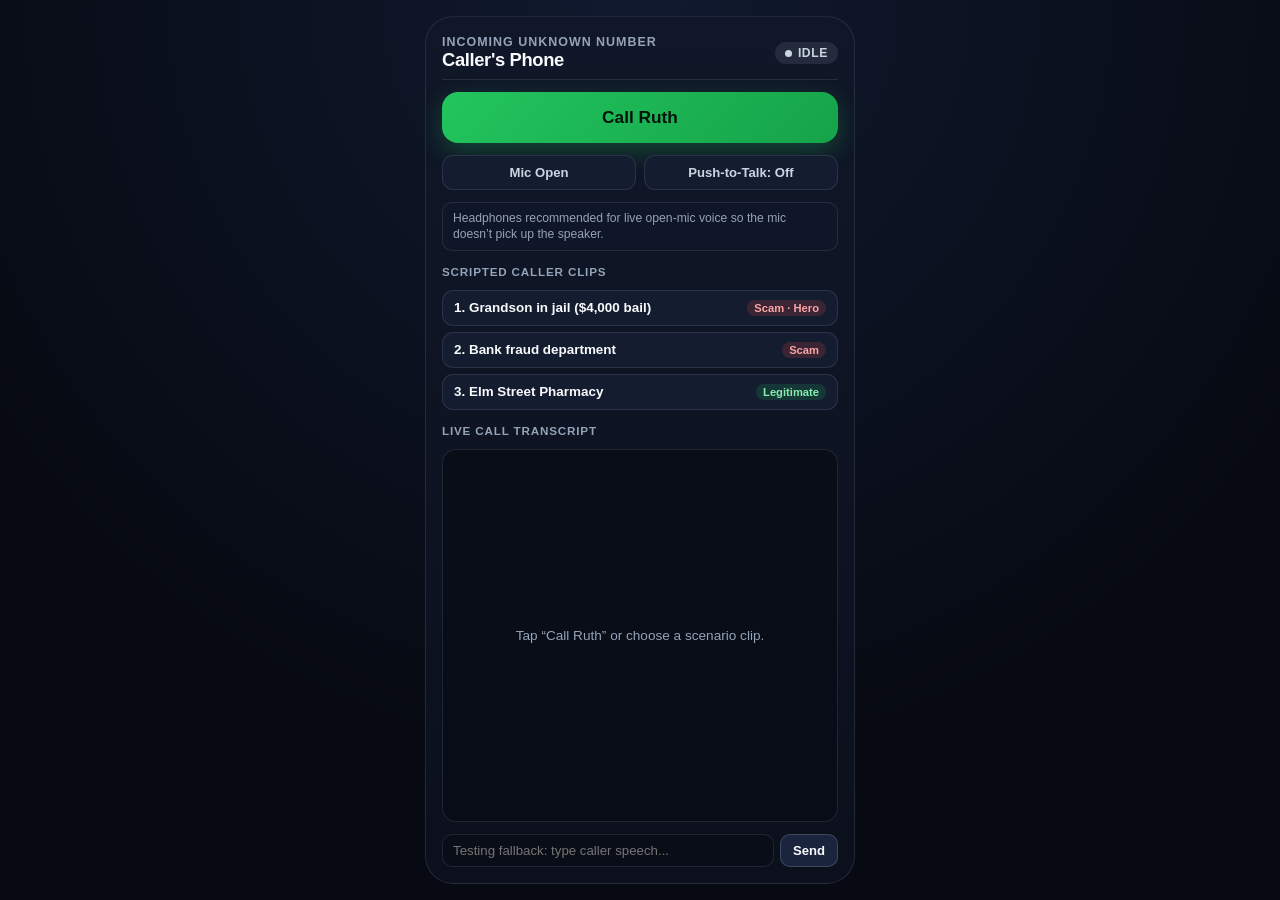
==== static/caller.html @ a48d2eee "M1: rooms, hub, state machine, all pages wired in mock mode, unit tests green" ====
<!DOCTYPE html>
<html lang="en">
<head>
  <meta charset="UTF-8" />
  <meta name="viewport" content="width=device-width, initial-scale=1.0" />
  <title>Caller · Vouch</title>
  <link rel="stylesheet" href="/static/css/styles.css" />
</head>
<body class="phone-body" id="bodyRoot">
  <main class="phone-app">
    <header class="phone-topbar">
      <div>
        <div class="phone-role">Incoming Unknown Number</div>
        <div class="phone-owner">Caller's Phone</div>
      </div>
      <div class="state-pill" id="statePill" data-testid="caller-state">
        <span class="dot"></span>
        <span id="stateText">idle</span>
      </div>
    </header>

    <button class="call-btn start" id="callBtn" data-testid="call-ruth-btn">
      <span id="callBtnLabel">Call Ruth</span>
    </button>

    <div class="controls-row">
      <button class="btn-secondary" id="muteBtn" data-testid="mute-btn">Mic Open</button>
      <button class="btn-secondary" id="pttToggleBtn" data-testid="ptt-toggle-btn">Push-to-Talk: Off</button>
      <button class="btn-secondary hidden" id="pttHoldBtn" data-testid="ptt-hold-btn">Hold to Speak</button>
    </div>

    <div class="hint-banner">
      Headphones recommended for live open-mic voice so the mic doesn&rsquo;t pick up the speaker.
    </div>

    <div class="section-label">Scripted Caller Clips</div>
    <div class="scenario-grid">
      <button class="scenario-btn" data-scenario="grandson" data-testid="scenario-grandson">
        <span>1. Grandson in jail ($4,000 bail)</span>
        <span class="scenario-tag scam">Scam · Hero</span>
      </button>
      <button class="scenario-btn" data-scenario="bank" data-testid="scenario-bank">
        <span>2. Bank fraud department</span>
        <span class="scenario-tag scam">Scam</span>
      </button>
      <button class="scenario-btn" data-scenario="pharmacy" data-testid="scenario-pharmacy">
        <span>3. Elm Street Pharmacy</span>
        <span class="scenario-tag legit">Legitimate</span>
      </button>
    </div>

    <div class="section-label">Live Call Transcript</div>
    <div class="transcript-box" id="transcriptBox" data-testid="caller-transcript">
      <div class="transcript-empty" id="transcriptEmpty">Tap &ldquo;Call Ruth&rdquo; or choose a scenario clip.</div>
    </div>

    <form class="text-fallback-form" id="textForm">
      <input
        type="text"
        class="text-fallback-input"
        id="textInput"
        data-testid="caller-text-input"
        placeholder="Testing fallback: type caller speech..."
        autocomplete="off"
      />
      <button type="submit" class="text-fallback-send" data-testid="caller-text-send">Send</button>
    </form>
  </main>
  <script type="module" src="/static/js/caller.js"></script>
</body>
</html>
---- static/css/styles.css ----
:root {
  --bg: #070a12;
  --bg-elevated: #0e1422;
  --bg-card: #141d30;
  --bg-card-2: #1a253d;
  --border: rgba(148, 163, 184, 0.16);
  --border-strong: rgba(148, 163, 184, 0.28);
  --text: #f8fafc;
  --text-soft: #cbd5e1;
  --text-muted: #94a3b8;
  --accent: #38bdf8;
  --accent-bg: rgba(56, 189, 248, 0.12);
  --green: #22c55e;
  --green-bg: rgba(34, 197, 94, 0.15);
  --amber: #f59e0b;
  --amber-bg: rgba(245, 158, 11, 0.16);
  --red: #ef4444;
  --red-bg: rgba(239, 68, 68, 0.18);
  --font: -apple-system, BlinkMacSystemFont, "Inter", "SF Pro Display", "Segoe UI", Roboto, sans-serif;
}

* {
  box-sizing: border-box;
  margin: 0;
  padding: 0;
}

html, body {
  background: radial-gradient(circle at 50% 0%, #10192e 0%, var(--bg) 70%);
  color: var(--text);
  font-family: var(--font);
  min-height: 100vh;
  -webkit-font-smoothing: antialiased;
}

/* Landing page */
.landing-wrap {
  max-width: 780px;
  margin: 0 auto;
  min-height: 100vh;
  display: flex;
  flex-direction: column;
  justify-content: center;
  padding: 48px 24px;
  gap: 28px;
}

.brand-pill {
  display: inline-flex;
  align-items: center;
  gap: 8px;
  width: fit-content;
  padding: 6px 14px;
  border-radius: 999px;
  background: var(--accent-bg);
  border: 1px solid rgba(56, 189, 248, 0.3);
  color: var(--accent);
  font-size: 0.85rem;
  font-weight: 600;
  letter-spacing: 0.02em;
}

.landing-title {
  font-size: clamp(2.4rem, 5vw, 3.5rem);
  font-weight: 800;
  letter-spacing: -0.03em;
  line-height: 1.08;
}

.landing-copy {
  font-size: 1.2rem;
  line-height: 1.65;
  color: var(--text-soft);
}

.btn-primary {
  display: inline-flex;
  align-items: center;
  justify-content: center;
  gap: 10px;
  width: fit-content;
  padding: 16px 32px;
  border-radius: 14px;
  background: linear-gradient(135deg, #38bdf8 0%, #2563eb 100%);
  color: #ffffff;
  font-size: 1.1rem;
  font-weight: 700;
  text-decoration: none;
  border: none;
  cursor: pointer;
  box-shadow: 0 10px 28px rgba(37, 99, 235, 0.35);
  transition: transform 0.14s ease, opacity 0.14s ease;
}

.btn-primary:hover {
  transform: translateY(-1px);
}

/* Standalone phone shell vs embedded iframe */
body.phone-body {
  display: flex;
  justify-content: center;
  align-items: stretch;
  min-height: 100vh;
  padding: 16px;
}

body.phone-body.embedded {
  padding: 0;
  background: #0b101c;
}

.phone-app {
  width: 100%;
  max-width: 430px;
  background: linear-gradient(180deg, #101728 0%, #0b101c 100%);
  border: 1px solid var(--border);
  border-radius: 28px;
  padding: 18px 16px 16px;
  display: flex;
  flex-direction: column;
  gap: 12px;
  min-height: calc(100vh - 32px);
  overflow-y: auto;
}

body.phone-body.embedded .phone-app {
  max-width: none;
  border: none;
  border-radius: 0;
  min-height: 100vh;
  height: 100vh;
  padding: 14px 14px 12px;
}

.phone-topbar {
  display: flex;
  align-items: center;
  justify-content: space-between;
  gap: 8px;
  padding-bottom: 8px;
  border-bottom: 1px solid var(--border);
}

.phone-role {
  font-size: 0.78rem;
  text-transform: uppercase;
  letter-spacing: 0.08em;
  color: var(--text-muted);
  font-weight: 700;
}

.phone-owner {
  font-size: 1.15rem;
  font-weight: 800;
  letter-spacing: -0.02em;
}

.state-pill {
  display: inline-flex;
  align-items: center;
  gap: 6px;
  padding: 4px 10px;
  border-radius: 999px;
  font-size: 0.76rem;
  font-weight: 700;
  text-transform: uppercase;
  letter-spacing: 0.05em;
  background: rgba(148, 163, 184, 0.14);
  color: var(--text-soft);
}

.state-pill .dot {
  width: 7px;
  height: 7px;
  border-radius: 50%;
  background: currentColor;
}

.state-pill.screening {
  background: var(--accent-bg);
  color: var(--accent);
}

.state-pill.verifying {
  background: var(--amber-bg);
  color: var(--amber);
}

.state-pill.blocked {
  background: var(--red-bg);
  color: #f87171;
}

.state-pill.passed {
  background: var(--green-bg);
  color: #4ade80;
}

.state-pill.message_taken {
  background: var(--amber-bg);
  color: #fbbf24;
}

/* Buttons */
.call-btn {
  width: 100%;
  padding: 15px 18px;
  border-radius: 16px;
  border: none;
  font-size: 1.08rem;
  font-weight: 800;
  cursor: pointer;
  display: flex;
  align-items: center;
  justify-content: center;
  gap: 10px;
  transition: transform 0.12s ease, filter 0.12s ease;
}

.call-btn.start {
  background: linear-gradient(135deg, #22c55e 0%, #16a34a 100%);
  color: #04130a;
  box-shadow: 0 8px 24px rgba(34, 197, 94, 0.28);
}

.call-btn.hangup {
  background: linear-gradient(135deg, #ef4444 0%, #dc2626 100%);
  color: #ffffff;
  box-shadow: 0 8px 24px rgba(239, 68, 68, 0.32);
}

.call-btn:active {
  transform: scale(0.99);
}

.controls-row {
  display: flex;
  gap: 8px;
}

.btn-secondary {
  flex: 1;
  padding: 9px 10px;
  border-radius: 11px;
  border: 1px solid var(--border);
  background: var(--bg-card);
  color: var(--text-soft);
  font-size: 0.82rem;
  font-weight: 600;
  cursor: pointer;
}

.btn-secondary.active {
  border-color: var(--amber);
  background: var(--amber-bg);
  color: #fde68a;
}

.hint-banner {
  font-size: 0.76rem;
  color: var(--text-muted);
  background: rgba(15, 23, 42, 0.7);
  border: 1px solid var(--border);
  border-radius: 10px;
  padding: 7px 10px;
  line-height: 1.35;
}

.section-label {
  font-size: 0.73rem;
  font-weight: 700;
  text-transform: uppercase;
  letter-spacing: 0.07em;
  color: var(--text-muted);
  margin-top: 2px;
}

.scenario-grid {
  display: flex;
  flex-direction: column;
  gap: 6px;
}

.scenario-btn {
  width: 100%;
  text-align: left;
  padding: 9px 11px;
  border-radius: 11px;
  border: 1px solid var(--border);
  background: var(--bg-card);
  color: var(--text);
  cursor: pointer;
  display: flex;
  align-items: center;
  justify-content: space-between;
  gap: 8px;
  font-size: 0.84rem;
  font-weight: 600;
  transition: border-color 0.14s ease, background 0.14s ease;
}

.scenario-btn:hover {
  border-color: rgba(56, 189, 248, 0.45);
  background: var(--bg-card-2);
}

.scenario-btn.playing {
  border-color: var(--accent);
  background: var(--accent-bg);
}

.scenario-tag {
  font-size: 0.7rem;
  padding: 2px 7px;
  border-radius: 999px;
  font-weight: 700;
}

.scenario-tag.scam {
  background: var(--red-bg);
  color: #fca5a5;
}

.scenario-tag.legit {
  background: var(--green-bg);
  color: #86efac;
}

/* Transcript feed */
.transcript-box {
  flex: 1;
  min-height: 110px;
  background: rgba(8, 12, 22, 0.72);
  border: 1px solid var(--border);
  border-radius: 14px;
  padding: 10px;
  overflow-y: auto;
  display: flex;
  flex-direction: column;
  gap: 8px;
}

.transcript-empty {
  color: var(--text-muted);
  font-size: 0.85rem;
  margin: auto;
  text-align: center;
}

.bubble {
  padding: 8px 11px;
  border-radius: 12px;
  font-size: 0.88rem;
  line-height: 1.4;
  max-width: 94%;
}

.bubble .spk {
  display: block;
  font-size: 0.68rem;
  font-weight: 800;
  text-transform: uppercase;
  letter-spacing: 0.06em;
  margin-bottom: 2px;
  opacity: 0.8;
}

.bubble.caller {
  align-self: flex-start;
  background: #1a263d;
  border: 1px solid rgba(56, 189, 248, 0.22);
  color: #e2e8f0;
}

.bubble.assistant {
  align-self: flex-end;
  background: rgba(34, 197, 94, 0.13);
  border: 1px solid rgba(34, 197, 94, 0.3);
  color: #f0fdf4;
}

.text-fallback-form {
  display: flex;
  gap: 6px;
}

.text-fallback-input {
  flex: 1;
  padding: 8px 10px;
  border-radius: 10px;
  border: 1px solid var(--border);
  background: #090d17;
  color: var(--text);
  font-size: 0.83rem;
}

.text-fallback-send {
  padding: 8px 12px;
  border-radius: 10px;
  border: 1px solid var(--border-strong);
  background: var(--bg-card-2);
  color: var(--text);
  font-size: 0.82rem;
  font-weight: 700;
  cursor: pointer;
}

/* Senior / Ruth cards */
.hero-status-card {
  padding: 14px;
  border-radius: 16px;
  border: 1px solid var(--border);
  background: var(--bg-card);
  display: flex;
  flex-direction: column;
  gap: 6px;
}

.hero-status-card.screening {
  border-color: rgba(56, 189, 248, 0.45);
  background: linear-gradient(145deg, rgba(56, 189, 248, 0.14), rgba(20, 29, 48, 0.92));
  animation: pulseBorderCyan 2s infinite;
}

.hero-status-card.verifying {
  border-color: rgba(245, 158, 11, 0.55);
  background: linear-gradient(145deg, rgba(245, 158, 11, 0.16), rgba(20, 29, 48, 0.92));
}

.hero-status-card.blocked {
  border-color: #ef4444;
  background: linear-gradient(145deg, rgba(239, 68, 68, 0.24), rgba(35, 12, 18, 0.94));
}

.hero-status-card.passed {
  border-color: #22c55e;
  background: linear-gradient(145deg, rgba(34, 197, 94, 0.24), rgba(10, 32, 22, 0.94));
  animation: pulseRingGreen 1.2s infinite;
}

.hero-status-card.message_taken {
  border-color: #f59e0b;
  background: linear-gradient(145deg, rgba(245, 158, 11, 0.2), rgba(28, 22, 12, 0.94));
}

.status-kicker {
  font-size: 0.72rem;
  font-weight: 800;
  text-transform: uppercase;
  letter-spacing: 0.08em;
  opacity: 0.85;
}

.status-headline {
  font-size: 1.12rem;
  font-weight: 800;
  line-height: 1.3;
}

.status-sub {
  font-size: 0.84rem;
  color: var(--text-soft);
  line-height: 1.4;
}

@keyframes pulseBorderCyan {
  0%, 100% { box-shadow: 0 0 0 0 rgba(56, 189, 248, 0.25); }
  50% { box-shadow: 0 0 0 6px rgba(56, 189, 248, 0.04); }
}

@keyframes pulseRingGreen {
  0%, 100% { box-shadow: 0 0 0 0 rgba(34, 197, 94, 0.35); }
  50% { box-shadow: 0 0 0 8px rgba(34, 197, 94, 0.05); }
}

/* Family / Jake full-screen verification card */
.family-idle-card {
  margin: auto 0;
  padding: 26px 18px;
  border-radius: 20px;
  border: 1px solid var(--border);
  background: var(--bg-card);
  text-align: center;
  display: flex;
  flex-direction: column;
  gap: 10px;
}

.verify-alert-card {
  flex: 1;
  padding: 18px 16px;
  border-radius: 20px;
  border: 2px solid #f59e0b;
  background: linear-gradient(180deg, rgba(245, 158, 11, 0.18) 0%, rgba(20, 29, 48, 0.98) 52%);
  display: flex;
  flex-direction: column;
  justify-content: space-between;
  gap: 14px;
}

.verify-badge {
  display: inline-flex;
  align-items: center;
  gap: 6px;
  width: fit-content;
  padding: 5px 11px;
  border-radius: 999px;
  background: rgba(245, 158, 11, 0.22);
  color: #fde68a;
  font-size: 0.76rem;
  font-weight: 800;
  text-transform: uppercase;
  letter-spacing: 0.06em;
}

.verify-question {
  font-size: 1.25rem;
  font-weight: 800;
  line-height: 1.28;
}

.verify-details {
  background: rgba(8, 12, 22, 0.75);
  border: 1px solid var(--border-strong);
  border-radius: 14px;
  padding: 12px;
  display: grid;
  grid-template-columns: 1fr 1fr;
  gap: 10px;
}

.verify-field .lbl {
  font-size: 0.69rem;
  text-transform: uppercase;
  letter-spacing: 0.06em;
  color: var(--text-muted);
  font-weight: 700;
}

.verify-field .val {
  font-size: 1rem;
  font-weight: 800;
  margin-top: 2px;
}

.verify-field .val.amount {
  color: #fca5a5;
  font-size: 1.18rem;
}

.verify-actions {
  display: flex;
  flex-direction: column;
  gap: 10px;
}

.btn-not-me {
  width: 100%;
  padding: 18px 16px;
  border-radius: 16px;
  border: none;
  background: linear-gradient(135deg, #ef4444 0%, #dc2626 100%);
  color: #ffffff;
  font-size: 1.2rem;
  font-weight: 900;
  cursor: pointer;
  box-shadow: 0 10px 26px rgba(239, 68, 68, 0.35);
}

.btn-yes-me {
  width: 100%;
  padding: 15px 16px;
  border-radius: 16px;
  border: 1px solid rgba(34, 197, 94, 0.5);
  background: rgba(34, 197, 94, 0.15);
  color: #86efac;
  font-size: 1.04rem;
  font-weight: 800;
  cursor: pointer;
}

.verify-resolved-banner {
  padding: 14px;
  border-radius: 14px;
  font-weight: 800;
  text-align: center;
  font-size: 1rem;
}

.verify-resolved-banner.denied {
  background: var(--red-bg);
  border: 1px solid #ef4444;
  color: #fecaca;
}

.verify-resolved-banner.confirmed {
  background: var(--green-bg);
  border: 1px solid #22c55e;
  color: #bbf7d0;
}

/* Carbon Report card */
.carbon-card {
  padding: 11px 12px;
  border-radius: 14px;
  border: 1px solid rgba(168, 85, 247, 0.38);
  background: linear-gradient(160deg, rgba(88, 28, 135, 0.22), rgba(15, 23, 42, 0.92));
  display: flex;
  flex-direction: column;
  gap: 6px;
}

.carbon-label {
  font-size: 0.71rem;
  font-weight: 800;
  text-transform: uppercase;
  letter-spacing: 0.07em;
  color: #d8b4fe;
}

.carbon-row {
  font-size: 0.8rem;
  line-height: 1.38;
  color: #e2e8f0;
}

.carbon-row strong {
  color: #f8fafc;
}

/* Call history list */
.history-list {
  display: flex;
  flex-direction: column;
  gap: 6px;
  max-height: 130px;
  overflow-y: auto;
}

.history-item {
  padding: 8px 10px;
  border-radius: 10px;
  background: rgba(15, 23, 42, 0.65);
  border: 1px solid var(--border);
  font-size: 0.79rem;
  display: flex;
  align-items: center;
  justify-content: space-between;
  gap: 8px;
}

.history-badge {
  font-size: 0.68rem;
  font-weight: 800;
  padding: 2px 7px;
  border-radius: 999px;
  text-transform: uppercase;
}

.history-badge.blocked {
  background: var(--red-bg);
  color: #fca5a5;
}

.history-badge.passed {
  background: var(--green-bg);
  color: #86efac;
}

.history-badge.message_taken {
  background: var(--amber-bg);
  color: #fde68a;
}

/* /demo 1080p Recording Layout */
body.demo-body {
  height: 100vh;
  max-height: 100vh;
  overflow: hidden;
  display: grid;
  grid-template-rows: auto 1fr auto;
  padding: 14px 22px 14px;
  gap: 12px;
}

.demo-header {
  display: flex;
  align-items: center;
  justify-content: space-between;
  gap: 16px;
}

.demo-brand {
  display: flex;
  align-items: center;
  gap: 14px;
}

.demo-logo {
  font-size: 1.55rem;
  font-weight: 900;
  letter-spacing: -0.03em;
}

.live-badge {
  display: inline-flex;
  align-items: center;
  gap: 8px;
  padding: 6px 13px;
  border-radius: 999px;
  background: rgba(34, 197, 94, 0.14);
  border: 1px solid rgba(34, 197, 94, 0.38);
  color: #86efac;
  font-size: 0.82rem;
  font-weight: 700;
}

.live-badge .pulse-dot {
  width: 8px;
  height: 8px;
  border-radius: 50%;
  background: #22c55e;
  box-shadow: 0 0 10px #22c55e;
}

.demo-header-right {
  display: flex;
  align-items: center;
  gap: 12px;
}

.room-chip {
  padding: 6px 12px;
  border-radius: 10px;
  background: var(--bg-card);
  border: 1px solid var(--border);
  font-size: 0.82rem;
  color: var(--text-soft);
  font-weight: 700;
}

.record-btn {
  padding: 8px 14px;
  border-radius: 10px;
  border: 1px solid rgba(239, 68, 68, 0.45);
  background: rgba(239, 68, 68, 0.16);
  color: #fecaca;
  font-size: 0.82rem;
  font-weight: 800;
  cursor: pointer;
}

.phones-stage {
  display: grid;
  grid-template-columns: 1fr 1fr 1fr 220px;
  gap: 16px;
  min-height: 0;
  align-items: stretch;
}

.phone-bezel {
  background: #050811;
  border: 3px solid #25324d;
  border-radius: 34px;
  padding: 8px;
  display: flex;
  flex-direction: column;
  min-height: 0;
  box-shadow: 0 20px 50px rgba(0, 0, 0, 0.55);
  position: relative;
}

.phone-notch {
  width: 88px;
  height: 14px;
  background: #050811;
  border-radius: 0 0 10px 10px;
  margin: 0 auto 4px;
  border-bottom: 1px solid rgba(148, 163, 184, 0.12);
}

.phone-bezel iframe {
  flex: 1;
  width: 100%;
  border: none;
  border-radius: 24px;
  background: #0b101c;
}

.qr-sidebar {
  background: var(--bg-card);
  border: 1px solid var(--border);
  border-radius: 24px;
  padding: 16px 14px;
  display: flex;
  flex-direction: column;
  justify-content: space-between;
  gap: 12px;
}

.qr-card-box {
  background: #ffffff;
  border-radius: 14px;
  padding: 10px;
  display: flex;
  align-items: center;
  justify-content: center;
}

.qr-card-box img {
  width: 100%;
  max-width: 168px;
  height: auto;
  display: block;
}

.qr-url-link {
  font-size: 0.74rem;
  color: var(--accent);
  word-break: break-all;
  text-decoration: none;
}

/* Bottom Waveforms + Live Captions bar */
.demo-footer {
  display: grid;
  grid-template-columns: 420px 1fr;
  gap: 16px;
  background: rgba(14, 20, 34, 0.9);
  border: 1px solid var(--border);
  border-radius: 18px;
  padding: 10px 16px;
  align-items: center;
}

.waveforms-pair {
  display: grid;
  grid-template-columns: 1fr 1fr;
  gap: 12px;
}

.wave-card {
  display: flex;
  flex-direction: column;
  gap: 4px;
}

.wave-title {
  font-size: 0.7rem;
  font-weight: 800;
  text-transform: uppercase;
  letter-spacing: 0.07em;
  color: var(--text-muted);
}

.wave-canvas {
  width: 100%;
  height: 40px;
  background: rgba(7, 10, 18, 0.8);
  border-radius: 8px;
  border: 1px solid var(--border);
}

.live-captions {
  display: flex;
  flex-direction: column;
  gap: 4px;
  min-height: 48px;
  justify-content: center;
}

.caption-line {
  font-size: 0.98rem;
  line-height: 1.35;
  color: var(--text);
  white-space: nowrap;
  overflow: hidden;
  text-overflow: ellipsis;
}

.caption-line .cap-spk {
  font-weight: 800;
  text-transform: uppercase;
  font-size: 0.76rem;
  letter-spacing: 0.05em;
  margin-right: 6px;
  padding: 2px 7px;
  border-radius: 6px;
}

.caption-line.caller .cap-spk {
  background: var(--accent-bg);
  color: var(--accent);
}

.caption-line.assistant .cap-spk {
  background: var(--green-bg);
  color: #86efac;
}

.countdown-overlay {
  position: fixed;
  inset: 0;
  background: rgba(7, 10, 18, 0.82);
  display: flex;
  align-items: center;
  justify-content: center;
  font-size: 6rem;
  font-weight: 900;
  color: #ffffff;
  z-index: 9999;
}

.hidden {
  display: none !important;
}
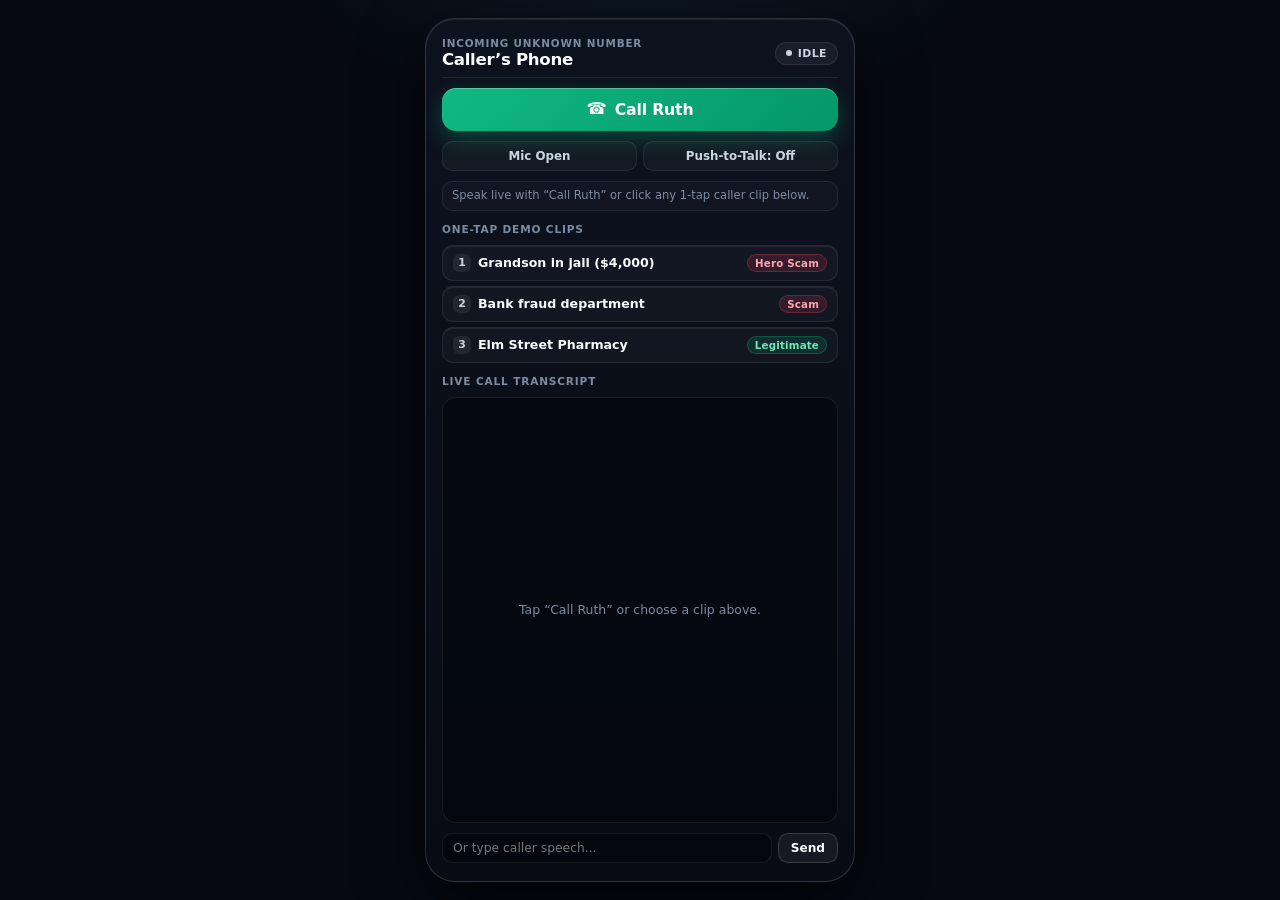
==== commit 1f8a22d5: "Overhaul studio UI design, add speaker-mic echo gate, and wire public HTTPS QR tunnel" ====
--- a/static/caller.html
+++ b/static/caller.html
@@ -4,14 +4,14 @@
   <meta charset="UTF-8" />
   <meta name="viewport" content="width=device-width, initial-scale=1.0" />
   <title>Caller · Vouch</title>
-  <link rel="stylesheet" href="/static/css/styles.css" />
+  <link rel="stylesheet" href="/static/css/styles.css?v=5" />
 </head>
 <body class="phone-body" id="bodyRoot">
   <main class="phone-app">
     <header class="phone-topbar">
       <div>
         <div class="phone-role">Incoming Unknown Number</div>
-        <div class="phone-owner">Caller's Phone</div>
+        <div class="phone-owner">Caller&rsquo;s Phone</div>
       </div>
       <div class="state-pill" id="statePill" data-testid="caller-state">
         <span class="dot"></span>
@@ -20,6 +20,7 @@
     </header>
 
     <button class="call-btn start" id="callBtn" data-testid="call-ruth-btn">
+      <span class="call-icon" aria-hidden="true">&#9742;</span>
       <span id="callBtnLabel">Call Ruth</span>
     </button>
 
@@ -29,29 +30,30 @@
       <button class="btn-secondary hidden" id="pttHoldBtn" data-testid="ptt-hold-btn">Hold to Speak</button>
     </div>
 
-    <div class="hint-banner">
-      Headphones recommended for live open-mic voice so the mic doesn&rsquo;t pick up the speaker.
+    <div class="hint-banner" id="micStatusBanner">
+      Speak live with &ldquo;Call Ruth&rdquo; or click any 1-tap caller clip below.
     </div>
+    <select id="micSelect" class="mic-select hidden" aria-label="Select microphone"></select>
 
-    <div class="section-label">Scripted Caller Clips</div>
+    <div class="section-label">One-Tap Demo Clips</div>
     <div class="scenario-grid">
       <button class="scenario-btn" data-scenario="grandson" data-testid="scenario-grandson">
-        <span>1. Grandson in jail ($4,000 bail)</span>
-        <span class="scenario-tag scam">Scam · Hero</span>
+        <span class="scenario-title"><span class="scen-idx">1</span> Grandson in jail ($4,000)</span>
+        <span class="scenario-tag scam">Hero Scam</span>
       </button>
       <button class="scenario-btn" data-scenario="bank" data-testid="scenario-bank">
-        <span>2. Bank fraud department</span>
+        <span class="scenario-title"><span class="scen-idx">2</span> Bank fraud department</span>
         <span class="scenario-tag scam">Scam</span>
       </button>
       <button class="scenario-btn" data-scenario="pharmacy" data-testid="scenario-pharmacy">
-        <span>3. Elm Street Pharmacy</span>
+        <span class="scenario-title"><span class="scen-idx">3</span> Elm Street Pharmacy</span>
         <span class="scenario-tag legit">Legitimate</span>
       </button>
     </div>
 
     <div class="section-label">Live Call Transcript</div>
     <div class="transcript-box" id="transcriptBox" data-testid="caller-transcript">
-      <div class="transcript-empty" id="transcriptEmpty">Tap &ldquo;Call Ruth&rdquo; or choose a scenario clip.</div>
+      <div class="transcript-empty" id="transcriptEmpty">Tap &ldquo;Call Ruth&rdquo; or choose a clip above.</div>
     </div>
 
     <form class="text-fallback-form" id="textForm">
@@ -60,12 +62,12 @@
         class="text-fallback-input"
         id="textInput"
         data-testid="caller-text-input"
-        placeholder="Testing fallback: type caller speech..."
+        placeholder="Or type caller speech..."
         autocomplete="off"
       />
       <button type="submit" class="text-fallback-send" data-testid="caller-text-send">Send</button>
     </form>
   </main>
-  <script type="module" src="/static/js/caller.js"></script>
+  <script type="module" src="/static/js/caller.js?v=5"></script>
 </body>
 </html>
--- a/static/css/styles.css
+++ b/static/css/styles.css
@@ -1,76 +1,200 @@
 :root {
-  --bg: #070a12;
-  --bg-elevated: #0e1422;
-  --bg-card: #141d30;
-  --bg-card-2: #1a253d;
-  --border: rgba(148, 163, 184, 0.16);
-  --border-strong: rgba(148, 163, 184, 0.28);
+  --bg-deep: #05070d;
+  --bg-surface: #0b0f18;
+  --bg-card: #101624;
+  --bg-card-2: #161e30;
+  --bg-elevated: rgba(20, 27, 43, 0.78);
+  --border: rgba(255, 255, 255, 0.08);
+  --border-strong: rgba(255, 255, 255, 0.15);
+  --specular: inset 0 1px 0 rgba(255, 255, 255, 0.07);
   --text: #f8fafc;
   --text-soft: #cbd5e1;
-  --text-muted: #94a3b8;
+  --text-muted: #7c8ba1;
   --accent: #38bdf8;
-  --accent-bg: rgba(56, 189, 248, 0.12);
-  --green: #22c55e;
-  --green-bg: rgba(34, 197, 94, 0.15);
+  --accent-bg: rgba(56, 189, 248, 0.13);
+  --green: #10b981;
+  --green-bright: #34d399;
+  --green-bg: rgba(16, 185, 129, 0.15);
   --amber: #f59e0b;
   --amber-bg: rgba(245, 158, 11, 0.16);
-  --red: #ef4444;
-  --red-bg: rgba(239, 68, 68, 0.18);
-  --font: -apple-system, BlinkMacSystemFont, "Inter", "SF Pro Display", "Segoe UI", Roboto, sans-serif;
-}
-
-* {
+  --red: #f43f5e;
+  --red-bg: rgba(244, 63, 94, 0.16);
+  --violet: #a855f7;
+  --radius-xl: 24px;
+  --radius-lg: 16px;
+  --radius-md: 12px;
+  --font-sans: -apple-system, BlinkMacSystemFont, "SF Pro Display", "SF Pro Text", "Inter", system-ui, sans-serif;
+  --font-mono: "SF Mono", ui-monospace, SFMono-Regular, Menlo, monospace;
+}
+
+*,
+*::before,
+*::after {
   box-sizing: border-box;
   margin: 0;
   padding: 0;
 }
 
-html, body {
-  background: radial-gradient(circle at 50% 0%, #10192e 0%, var(--bg) 70%);
+html,
+body {
+  height: 100%;
+  background: var(--bg-deep);
   color: var(--text);
-  font-family: var(--font);
+  font-family: var(--font-sans);
+  -webkit-font-smoothing: antialiased;
+  -moz-osx-font-smoothing: grayscale;
+}
+
+.hidden {
+  display: none !important;
+}
+
+/* Subtle custom scrollbars globally */
+::-webkit-scrollbar {
+  width: 4px;
+  height: 4px;
+}
+::-webkit-scrollbar-track {
+  background: transparent;
+}
+::-webkit-scrollbar-thumb {
+  background: rgba(255, 255, 255, 0.14);
+  border-radius: 999px;
+}
+
+/* Shared Brand Mark & Pulse Dots */
+.brand-mark {
+  width: 28px;
+  height: 28px;
+  border-radius: 8px;
+  background: linear-gradient(135deg, #38bdf8 0%, #10b981 100%);
+  color: #031017;
+  font-weight: 900;
+  font-size: 0.92rem;
+  display: inline-flex;
+  align-items: center;
+  justify-content: center;
+  box-shadow: 0 4px 14px rgba(56, 189, 248, 0.32), inset 0 1px 0 rgba(255, 255, 255, 0.45);
+  flex-shrink: 0;
+}
+
+.pulse-dot {
+  width: 7px;
+  height: 7px;
+  border-radius: 50%;
+  background: var(--green-bright);
+  box-shadow: 0 0 10px var(--green-bright);
+  animation: livePulse 2s ease-in-out infinite;
+  flex-shrink: 0;
+}
+
+.pulse-dot.amber {
+  background: #fbbf24;
+  box-shadow: 0 0 10px #fbbf24;
+}
+
+@keyframes livePulse {
+  0%, 100% { opacity: 1; transform: scale(1); }
+  50% { opacity: 0.45; transform: scale(0.85); }
+}
+
+/* ==========================================================================
+   LANDING PAGE (/)
+   ========================================================================== */
+body.landing-body {
   min-height: 100vh;
-  -webkit-font-smoothing: antialiased;
-}
-
-/* Landing page */
-.landing-wrap {
-  max-width: 780px;
-  margin: 0 auto;
-  min-height: 100vh;
-  display: flex;
-  flex-direction: column;
+  background:
+    radial-gradient(950px 520px at 18% -8%, rgba(56, 189, 248, 0.15), transparent 62%),
+    radial-gradient(850px 480px at 85% 108%, rgba(16, 185, 129, 0.12), transparent 62%),
+    var(--bg-deep);
+  display: flex;
+  align-items: center;
   justify-content: center;
-  padding: 48px 24px;
-  gap: 28px;
+  padding: 32px 24px;
+}
+
+.landing-shell {
+  max-width: 980px;
+  width: 100%;
+  display: flex;
+  flex-direction: column;
+  gap: 44px;
+}
+
+.landing-nav {
+  display: flex;
+  align-items: center;
+  justify-content: space-between;
+  gap: 16px;
+  flex-wrap: wrap;
+}
+
+.brand-lockup {
+  display: inline-flex;
+  align-items: center;
+  gap: 10px;
+}
+
+.brand-name {
+  font-size: 1.25rem;
+  font-weight: 800;
+  letter-spacing: -0.03em;
 }
 
 .brand-pill {
   display: inline-flex;
   align-items: center;
   gap: 8px;
-  width: fit-content;
   padding: 6px 14px;
   border-radius: 999px;
-  background: var(--accent-bg);
-  border: 1px solid rgba(56, 189, 248, 0.3);
-  color: var(--accent);
-  font-size: 0.85rem;
+  background: rgba(56, 189, 248, 0.09);
+  border: 1px solid rgba(56, 189, 248, 0.25);
+  color: #bae6fd;
+  font-size: 0.78rem;
   font-weight: 600;
-  letter-spacing: 0.02em;
+  letter-spacing: 0.01em;
+}
+
+.landing-hero {
+  display: flex;
+  flex-direction: column;
+  gap: 22px;
+  max-width: 820px;
 }
 
 .landing-title {
-  font-size: clamp(2.4rem, 5vw, 3.5rem);
-  font-weight: 800;
-  letter-spacing: -0.03em;
-  line-height: 1.08;
+  font-size: clamp(2.4rem, 4.8vw, 3.85rem);
+  font-weight: 850;
+  line-height: 1.05;
+  letter-spacing: -0.038em;
+  color: #ffffff;
+}
+
+.landing-title span {
+  background: linear-gradient(125deg, #7dd3fc 0%, #34d399 65%, #a7f3d0 100%);
+  -webkit-background-clip: text;
+  background-clip: text;
+  color: transparent;
 }
 
 .landing-copy {
-  font-size: 1.2rem;
+  font-size: 1.1rem;
   line-height: 1.65;
   color: var(--text-soft);
+  max-width: 720px;
+}
+
+.landing-copy strong {
+  color: #ffffff;
+  font-weight: 700;
+}
+
+.landing-cta-row {
+  display: flex;
+  align-items: center;
+  gap: 20px;
+  flex-wrap: wrap;
+  margin-top: 4px;
 }
 
 .btn-primary {
@@ -78,59 +202,124 @@
   align-items: center;
   justify-content: center;
   gap: 10px;
-  width: fit-content;
-  padding: 16px 32px;
-  border-radius: 14px;
-  background: linear-gradient(135deg, #38bdf8 0%, #2563eb 100%);
-  color: #ffffff;
-  font-size: 1.1rem;
-  font-weight: 700;
+  padding: 14px 28px;
+  border-radius: 999px;
+  background: linear-gradient(135deg, #38bdf8 0%, #10b981 100%);
+  color: #03131a;
+  font-weight: 800;
+  font-size: 1rem;
+  letter-spacing: -0.01em;
   text-decoration: none;
   border: none;
   cursor: pointer;
-  box-shadow: 0 10px 28px rgba(37, 99, 235, 0.35);
-  transition: transform 0.14s ease, opacity 0.14s ease;
+  box-shadow: 0 12px 32px rgba(16, 185, 129, 0.28), inset 0 1px 0 rgba(255, 255, 255, 0.45);
+  transition: transform 0.15s ease, box-shadow 0.15s ease, filter 0.15s ease;
 }
 
 .btn-primary:hover {
-  transform: translateY(-1px);
-}
-
-/* Standalone phone shell vs embedded iframe */
+  transform: translateY(-1.5px);
+  filter: brightness(1.05);
+  box-shadow: 0 16px 38px rgba(56, 189, 248, 0.34), inset 0 1px 0 rgba(255, 255, 255, 0.55);
+}
+
+.landing-meta {
+  font-size: 0.84rem;
+  color: var(--text-muted);
+  font-weight: 500;
+}
+
+.landing-pillars {
+  display: grid;
+  grid-template-columns: repeat(3, 1fr);
+  gap: 16px;
+}
+
+.pillar-card {
+  padding: 20px;
+  border-radius: 20px;
+  background: rgba(16, 22, 36, 0.72);
+  border: 1px solid var(--border);
+  box-shadow: var(--specular);
+  display: flex;
+  flex-direction: column;
+  gap: 8px;
+}
+
+.pillar-num {
+  font-size: 0.72rem;
+  font-weight: 700;
+  text-transform: uppercase;
+  letter-spacing: 0.08em;
+  color: var(--accent);
+}
+
+.pillar-title {
+  font-size: 1rem;
+  font-weight: 750;
+  letter-spacing: -0.015em;
+  color: #f8fafc;
+}
+
+.pillar-desc {
+  font-size: 0.86rem;
+  line-height: 1.5;
+  color: var(--text-muted);
+}
+
+@media (max-width: 780px) {
+  .landing-pillars {
+    grid-template-columns: 1fr;
+  }
+}
+
+/* ==========================================================================
+   STANDALONE & EMBEDDED PHONE SCREENS (/caller, /senior, /family)
+   ========================================================================== */
 body.phone-body {
+  min-height: 100vh;
+  background:
+    radial-gradient(600px 320px at 50% -10%, rgba(56, 189, 248, 0.12), transparent 65%),
+    #060911;
   display: flex;
   justify-content: center;
-  align-items: stretch;
-  min-height: 100vh;
-  padding: 16px;
+  padding: 18px 12px;
 }
 
 body.phone-body.embedded {
   padding: 0;
-  background: #0b101c;
+  height: 100vh;
+  max-height: 100vh;
+  overflow: hidden;
+  background: #080b13;
 }
 
 .phone-app {
   width: 100%;
   max-width: 430px;
-  background: linear-gradient(180deg, #101728 0%, #0b101c 100%);
-  border: 1px solid var(--border);
-  border-radius: 28px;
-  padding: 18px 16px 16px;
-  display: flex;
-  flex-direction: column;
-  gap: 12px;
-  min-height: calc(100vh - 32px);
-  overflow-y: auto;
+  background: linear-gradient(180deg, #0d121f 0%, #080b13 100%);
+  border: 1px solid var(--border-strong);
+  border-radius: 30px;
+  padding: 18px 16px;
+  display: flex;
+  flex-direction: column;
+  gap: 10px;
+  box-shadow: 0 24px 64px rgba(0, 0, 0, 0.65), var(--specular);
 }
 
 body.phone-body.embedded .phone-app {
   max-width: none;
+  height: 100%;
   border: none;
   border-radius: 0;
-  min-height: 100vh;
-  height: 100vh;
-  padding: 14px 14px 12px;
+  box-shadow: none;
+  padding: 28px 13px 12px;
+  gap: 8px;
+  overflow-y: auto;
+  scrollbar-width: none;
+}
+
+body.phone-body.embedded .phone-app::-webkit-scrollbar {
+  display: none;
 }
 
 .phone-topbar {
@@ -140,10 +329,11 @@
   gap: 8px;
   padding-bottom: 8px;
   border-bottom: 1px solid var(--border);
+  flex-shrink: 0;
 }
 
 .phone-role {
-  font-size: 0.78rem;
+  font-size: 0.65rem;
   text-transform: uppercase;
   letter-spacing: 0.08em;
   color: var(--text-muted);
@@ -151,499 +341,714 @@
 }
 
 .phone-owner {
-  font-size: 1.15rem;
+  font-size: 1.04rem;
   font-weight: 800;
   letter-spacing: -0.02em;
-}
-
+  color: #ffffff;
+  margin-top: 1px;
+}
+
+/* State Pills */
 .state-pill {
   display: inline-flex;
   align-items: center;
   gap: 6px;
   padding: 4px 10px;
   border-radius: 999px;
-  font-size: 0.76rem;
+  font-size: 0.68rem;
   font-weight: 700;
+  letter-spacing: 0.04em;
   text-transform: uppercase;
-  letter-spacing: 0.05em;
-  background: rgba(148, 163, 184, 0.14);
+  background: rgba(255, 255, 255, 0.05);
   color: var(--text-soft);
+  border: 1px solid var(--border);
+  white-space: nowrap;
+  flex-shrink: 0;
 }
 
 .state-pill .dot {
-  width: 7px;
-  height: 7px;
+  width: 6px;
+  height: 6px;
   border-radius: 50%;
   background: currentColor;
 }
 
 .state-pill.screening {
   background: var(--accent-bg);
-  color: var(--accent);
+  color: #7dd3fc;
+  border-color: rgba(56, 189, 248, 0.35);
 }
 
 .state-pill.verifying {
   background: var(--amber-bg);
-  color: var(--amber);
+  color: #fcd34d;
+  border-color: rgba(245, 158, 11, 0.4);
 }
 
 .state-pill.blocked {
   background: var(--red-bg);
-  color: #f87171;
+  color: #fda4af;
+  border-color: rgba(244, 63, 94, 0.45);
 }
 
 .state-pill.passed {
   background: var(--green-bg);
-  color: #4ade80;
+  color: #6ee7b7;
+  border-color: rgba(16, 185, 129, 0.45);
 }
 
 .state-pill.message_taken {
   background: var(--amber-bg);
-  color: #fbbf24;
-}
-
-/* Buttons */
+  color: #fcd34d;
+  border-color: rgba(245, 158, 11, 0.38);
+}
+
+/* Primary Call CTA */
 .call-btn {
   width: 100%;
-  padding: 15px 18px;
-  border-radius: 16px;
+  padding: 12px 16px;
+  border-radius: 14px;
   border: none;
-  font-size: 1.08rem;
-  font-weight: 800;
+  font-family: inherit;
+  font-size: 0.98rem;
+  font-weight: 800;
+  letter-spacing: -0.01em;
   cursor: pointer;
   display: flex;
   align-items: center;
   justify-content: center;
-  gap: 10px;
-  transition: transform 0.12s ease, filter 0.12s ease;
+  gap: 8px;
+  flex-shrink: 0;
+  transition: transform 0.12s ease, filter 0.14s ease, box-shadow 0.14s ease;
+}
+
+.call-icon {
+  font-size: 1.02rem;
+  line-height: 1;
 }
 
 .call-btn.start {
-  background: linear-gradient(135deg, #22c55e 0%, #16a34a 100%);
-  color: #04130a;
-  box-shadow: 0 8px 24px rgba(34, 197, 94, 0.28);
+  background: linear-gradient(135deg, #10b981 0%, #059669 100%);
+  color: #ffffff;
+  box-shadow: 0 8px 22px rgba(16, 185, 129, 0.32), inset 0 1px 0 rgba(255, 255, 255, 0.28);
+}
+
+.call-btn.start:hover {
+  filter: brightness(1.07);
 }
 
 .call-btn.hangup {
-  background: linear-gradient(135deg, #ef4444 0%, #dc2626 100%);
+  background: linear-gradient(135deg, #f43f5e 0%, #e11d48 100%);
   color: #ffffff;
-  box-shadow: 0 8px 24px rgba(239, 68, 68, 0.32);
+  box-shadow: 0 8px 22px rgba(244, 63, 94, 0.35), inset 0 1px 0 rgba(255, 255, 255, 0.25);
 }
 
 .call-btn:active {
-  transform: scale(0.99);
-}
-
+  transform: scale(0.985);
+}
+
+/* Audio Mode Controls */
 .controls-row {
   display: flex;
-  gap: 8px;
+  gap: 6px;
+  flex-shrink: 0;
 }
 
 .btn-secondary {
   flex: 1;
-  padding: 9px 10px;
-  border-radius: 11px;
+  padding: 7px 8px;
+  border-radius: 10px;
   border: 1px solid var(--border);
-  background: var(--bg-card);
+  background: rgba(255, 255, 255, 0.035);
   color: var(--text-soft);
-  font-size: 0.82rem;
-  font-weight: 600;
+  font-family: inherit;
+  font-size: 0.74rem;
+  font-weight: 650;
   cursor: pointer;
+  transition: background 0.14s ease, border-color 0.14s ease, color 0.14s ease;
+}
+
+.btn-secondary:hover {
+  background: rgba(255, 255, 255, 0.07);
+  border-color: var(--border-strong);
 }
 
 .btn-secondary.active {
-  border-color: var(--amber);
+  border-color: rgba(245, 158, 11, 0.55);
   background: var(--amber-bg);
   color: #fde68a;
 }
 
 .hint-banner {
-  font-size: 0.76rem;
+  font-size: 0.72rem;
   color: var(--text-muted);
-  background: rgba(15, 23, 42, 0.7);
+  background: rgba(255, 255, 255, 0.025);
   border: 1px solid var(--border);
   border-radius: 10px;
-  padding: 7px 10px;
+  padding: 6px 9px;
   line-height: 1.35;
+  flex-shrink: 0;
+}
+
+.mic-select {
+  width: 100%;
+  padding: 6px 9px;
+  border-radius: 9px;
+  border: 1px solid var(--border-strong);
+  background: #0c1220;
+  color: var(--text-soft);
+  font-family: inherit;
+  font-size: 0.73rem;
+  flex-shrink: 0;
 }
 
 .section-label {
-  font-size: 0.73rem;
-  font-weight: 700;
+  font-size: 0.66rem;
+  font-weight: 750;
   text-transform: uppercase;
-  letter-spacing: 0.07em;
+  letter-spacing: 0.08em;
   color: var(--text-muted);
   margin-top: 2px;
-}
-
+  flex-shrink: 0;
+}
+
+/* Scenario Clip Buttons */
 .scenario-grid {
   display: flex;
   flex-direction: column;
-  gap: 6px;
+  gap: 5px;
+  flex-shrink: 0;
 }
 
 .scenario-btn {
   width: 100%;
   text-align: left;
-  padding: 9px 11px;
+  padding: 8px 10px;
   border-radius: 11px;
   border: 1px solid var(--border);
-  background: var(--bg-card);
+  background: rgba(255, 255, 255, 0.03);
+  box-shadow: var(--specular);
   color: var(--text);
+  font-family: inherit;
   cursor: pointer;
   display: flex;
   align-items: center;
   justify-content: space-between;
-  gap: 8px;
-  font-size: 0.84rem;
-  font-weight: 600;
-  transition: border-color 0.14s ease, background 0.14s ease;
+  gap: 6px;
+  font-size: 0.79rem;
+  font-weight: 650;
+  transition: transform 0.12s ease, border-color 0.14s ease, background 0.14s ease;
 }
 
 .scenario-btn:hover {
   border-color: rgba(56, 189, 248, 0.45);
-  background: var(--bg-card-2);
+  background: rgba(56, 189, 248, 0.07);
 }
 
 .scenario-btn.playing {
   border-color: var(--accent);
-  background: var(--accent-bg);
+  background: rgba(56, 189, 248, 0.14);
+  box-shadow: 0 0 0 1px rgba(56, 189, 248, 0.25);
+}
+
+.scenario-title {
+  display: inline-flex;
+  align-items: center;
+  gap: 7px;
+  min-width: 0;
+  overflow: hidden;
+  text-overflow: ellipsis;
+  white-space: nowrap;
+}
+
+.scen-idx {
+  width: 18px;
+  height: 18px;
+  border-radius: 6px;
+  background: rgba(255, 255, 255, 0.07);
+  color: var(--text-soft);
+  font-size: 0.68rem;
+  font-weight: 800;
+  display: inline-flex;
+  align-items: center;
+  justify-content: center;
+  flex-shrink: 0;
 }
 
 .scenario-tag {
-  font-size: 0.7rem;
+  font-size: 0.64rem;
   padding: 2px 7px;
   border-radius: 999px;
-  font-weight: 700;
+  font-weight: 750;
+  letter-spacing: 0.02em;
+  flex-shrink: 0;
 }
 
 .scenario-tag.scam {
-  background: var(--red-bg);
-  color: #fca5a5;
+  background: rgba(244, 63, 94, 0.15);
+  border: 1px solid rgba(244, 63, 94, 0.28);
+  color: #fda4af;
 }
 
 .scenario-tag.legit {
-  background: var(--green-bg);
-  color: #86efac;
-}
-
-/* Transcript feed */
+  background: rgba(16, 185, 129, 0.15);
+  border: 1px solid rgba(16, 185, 129, 0.28);
+  color: #6ee7b7;
+}
+
+/* Transcript Feed */
 .transcript-box {
   flex: 1;
-  min-height: 110px;
-  background: rgba(8, 12, 22, 0.72);
+  min-height: 84px;
+  background: rgba(4, 6, 12, 0.68);
   border: 1px solid var(--border);
   border-radius: 14px;
-  padding: 10px;
+  padding: 9px;
   overflow-y: auto;
   display: flex;
   flex-direction: column;
-  gap: 8px;
+  gap: 7px;
 }
 
 .transcript-empty {
   color: var(--text-muted);
-  font-size: 0.85rem;
+  font-size: 0.78rem;
   margin: auto;
   text-align: center;
+  padding: 8px;
 }
 
 .bubble {
-  padding: 8px 11px;
+  padding: 7px 10px;
   border-radius: 12px;
-  font-size: 0.88rem;
-  line-height: 1.4;
-  max-width: 94%;
+  font-size: 0.81rem;
+  line-height: 1.38;
+  max-width: 92%;
 }
 
 .bubble .spk {
   display: block;
-  font-size: 0.68rem;
+  font-size: 0.62rem;
   font-weight: 800;
   text-transform: uppercase;
   letter-spacing: 0.06em;
   margin-bottom: 2px;
-  opacity: 0.8;
+  opacity: 0.75;
 }
 
 .bubble.caller {
   align-self: flex-start;
-  background: #1a263d;
+  background: rgba(30, 41, 59, 0.85);
   border: 1px solid rgba(56, 189, 248, 0.22);
+  border-bottom-left-radius: 4px;
   color: #e2e8f0;
 }
 
 .bubble.assistant {
   align-self: flex-end;
-  background: rgba(34, 197, 94, 0.13);
-  border: 1px solid rgba(34, 197, 94, 0.3);
-  color: #f0fdf4;
+  background: linear-gradient(145deg, rgba(16, 185, 129, 0.18), rgba(6, 78, 59, 0.35));
+  border: 1px solid rgba(16, 185, 129, 0.32);
+  border-bottom-right-radius: 4px;
+  color: #ecfdf5;
 }
 
 .text-fallback-form {
   display: flex;
   gap: 6px;
+  flex-shrink: 0;
 }
 
 .text-fallback-input {
   flex: 1;
-  padding: 8px 10px;
+  min-width: 0;
+  padding: 7px 10px;
   border-radius: 10px;
   border: 1px solid var(--border);
-  background: #090d17;
+  background: rgba(4, 6, 12, 0.75);
   color: var(--text);
-  font-size: 0.83rem;
+  font-family: inherit;
+  font-size: 0.77rem;
+  outline: none;
+  transition: border-color 0.14s ease;
+}
+
+.text-fallback-input:focus {
+  border-color: rgba(56, 189, 248, 0.5);
 }
 
 .text-fallback-send {
-  padding: 8px 12px;
+  padding: 7px 12px;
   border-radius: 10px;
   border: 1px solid var(--border-strong);
-  background: var(--bg-card-2);
+  background: rgba(255, 255, 255, 0.06);
   color: var(--text);
-  font-size: 0.82rem;
+  font-family: inherit;
+  font-size: 0.76rem;
   font-weight: 700;
   cursor: pointer;
 }
 
-/* Senior / Ruth cards */
+.text-fallback-send:hover {
+  background: rgba(255, 255, 255, 0.11);
+}
+
+/* ==========================================================================
+   RUTH'S PHONE CARDS (/senior)
+   ========================================================================== */
 .hero-status-card {
-  padding: 14px;
+  padding: 13px;
   border-radius: 16px;
-  border: 1px solid var(--border);
-  background: var(--bg-card);
-  display: flex;
-  flex-direction: column;
-  gap: 6px;
+  border: 1px solid var(--border-strong);
+  background: linear-gradient(160deg, rgba(30, 41, 59, 0.55), rgba(13, 18, 30, 0.92));
+  box-shadow: var(--specular);
+  display: flex;
+  flex-direction: column;
+  gap: 5px;
+  flex-shrink: 0;
 }
 
 .hero-status-card.screening {
-  border-color: rgba(56, 189, 248, 0.45);
-  background: linear-gradient(145deg, rgba(56, 189, 248, 0.14), rgba(20, 29, 48, 0.92));
+  border-color: rgba(56, 189, 248, 0.5);
+  background: linear-gradient(155deg, rgba(56, 189, 248, 0.16), rgba(13, 20, 36, 0.95));
   animation: pulseBorderCyan 2s infinite;
 }
 
 .hero-status-card.verifying {
-  border-color: rgba(245, 158, 11, 0.55);
-  background: linear-gradient(145deg, rgba(245, 158, 11, 0.16), rgba(20, 29, 48, 0.92));
+  border-color: rgba(245, 158, 11, 0.6);
+  background: linear-gradient(155deg, rgba(245, 158, 11, 0.18), rgba(24, 19, 12, 0.95));
 }
 
 .hero-status-card.blocked {
-  border-color: #ef4444;
-  background: linear-gradient(145deg, rgba(239, 68, 68, 0.24), rgba(35, 12, 18, 0.94));
+  border-color: rgba(244, 63, 94, 0.85);
+  background: linear-gradient(155deg, rgba(244, 63, 94, 0.25), rgba(30, 10, 18, 0.96));
+  box-shadow: 0 10px 28px rgba(244, 63, 94, 0.18), var(--specular);
 }
 
 .hero-status-card.passed {
-  border-color: #22c55e;
-  background: linear-gradient(145deg, rgba(34, 197, 94, 0.24), rgba(10, 32, 22, 0.94));
-  animation: pulseRingGreen 1.2s infinite;
+  border-color: rgba(16, 185, 129, 0.85);
+  background: linear-gradient(155deg, rgba(16, 185, 129, 0.25), rgba(8, 28, 20, 0.96));
+  animation: pulseRingGreen 1.3s infinite;
 }
 
 .hero-status-card.message_taken {
-  border-color: #f59e0b;
-  background: linear-gradient(145deg, rgba(245, 158, 11, 0.2), rgba(28, 22, 12, 0.94));
+  border-color: rgba(245, 158, 11, 0.7);
+  background: linear-gradient(155deg, rgba(245, 158, 11, 0.2), rgba(26, 20, 11, 0.95));
 }
 
 .status-kicker {
-  font-size: 0.72rem;
+  font-size: 0.66rem;
   font-weight: 800;
   text-transform: uppercase;
   letter-spacing: 0.08em;
-  opacity: 0.85;
-}
+  color: #93c5fd;
+}
+
+.hero-status-card.blocked .status-kicker { color: #fda4af; }
+.hero-status-card.passed .status-kicker { color: #6ee7b7; }
+.hero-status-card.verifying .status-kicker { color: #fcd34d; }
 
 .status-headline {
-  font-size: 1.12rem;
-  font-weight: 800;
-  line-height: 1.3;
+  font-size: 0.98rem;
+  font-weight: 800;
+  line-height: 1.28;
+  letter-spacing: -0.015em;
+  color: #ffffff;
 }
 
 .status-sub {
-  font-size: 0.84rem;
+  font-size: 0.77rem;
   color: var(--text-soft);
-  line-height: 1.4;
+  line-height: 1.38;
 }
 
 @keyframes pulseBorderCyan {
-  0%, 100% { box-shadow: 0 0 0 0 rgba(56, 189, 248, 0.25); }
-  50% { box-shadow: 0 0 0 6px rgba(56, 189, 248, 0.04); }
+  0%, 100% { box-shadow: 0 0 0 0 rgba(56, 189, 248, 0.24); }
+  50% { box-shadow: 0 0 0 6px rgba(56, 189, 248, 0.03); }
 }
 
 @keyframes pulseRingGreen {
-  0%, 100% { box-shadow: 0 0 0 0 rgba(34, 197, 94, 0.35); }
-  50% { box-shadow: 0 0 0 8px rgba(34, 197, 94, 0.05); }
-}
-
-/* Family / Jake full-screen verification card */
+  0%, 100% { box-shadow: 0 0 0 0 rgba(16, 185, 129, 0.4); }
+  50% { box-shadow: 0 0 0 9px rgba(16, 185, 129, 0.05); }
+}
+
+.ring-indicator {
+  display: inline-flex;
+  align-items: center;
+  gap: 8px;
+  padding: 5px 11px 5px 7px;
+  margin-bottom: 3px;
+  border-radius: 999px;
+  width: fit-content;
+  background: rgba(16, 185, 129, 0.22);
+  border: 1px solid rgba(16, 185, 129, 0.5);
+  color: #a7f3d0;
+  font-size: 0.68rem;
+  font-weight: 800;
+  letter-spacing: 0.04em;
+  text-transform: uppercase;
+}
+
+.ring-ripple-wrap {
+  position: relative;
+  width: 20px;
+  height: 20px;
+  display: inline-flex;
+  align-items: center;
+  justify-content: center;
+}
+
+.ring-bell {
+  position: relative;
+  z-index: 2;
+  font-size: 0.78rem;
+  animation: bellShake 0.7s ease-in-out infinite;
+}
+
+.ring-ripple {
+  position: absolute;
+  inset: 0;
+  border-radius: 50%;
+  border: 1.5px solid #34d399;
+  animation: rippleExpand 1.4s ease-out infinite;
+}
+
+.ring-ripple.delay {
+  animation-delay: 0.7s;
+}
+
+@keyframes rippleExpand {
+  0% { transform: scale(0.75); opacity: 0.9; }
+  100% { transform: scale(1.75); opacity: 0; }
+}
+
+@keyframes bellShake {
+  0%, 100% { transform: rotate(0deg); }
+  25% { transform: rotate(-14deg); }
+  75% { transform: rotate(14deg); }
+}
+
+/* ==========================================================================
+   JAKE'S FAMILY VERIFICATION SCREEN (/family — Mobile + Embedded)
+   ========================================================================== */
 .family-idle-card {
   margin: auto 0;
   padding: 26px 18px;
   border-radius: 20px;
   border: 1px solid var(--border);
-  background: var(--bg-card);
+  background: linear-gradient(180deg, rgba(22, 30, 48, 0.65), rgba(12, 17, 28, 0.9));
+  box-shadow: var(--specular);
   text-align: center;
   display: flex;
   flex-direction: column;
-  gap: 10px;
+  align-items: center;
+  gap: 8px;
+}
+
+.shield-orb {
+  width: 44px;
+  height: 44px;
+  border-radius: 14px;
+  background: rgba(56, 189, 248, 0.12);
+  border: 1px solid rgba(56, 189, 248, 0.28);
+  display: flex;
+  align-items: center;
+  justify-content: center;
+  font-size: 1.25rem;
+  margin-bottom: 4px;
 }
 
 .verify-alert-card {
   flex: 1;
-  padding: 18px 16px;
+  padding: 15px 14px;
   border-radius: 20px;
-  border: 2px solid #f59e0b;
-  background: linear-gradient(180deg, rgba(245, 158, 11, 0.18) 0%, rgba(20, 29, 48, 0.98) 52%);
+  border: 1.5px solid rgba(245, 158, 11, 0.75);
+  background: linear-gradient(180deg, rgba(245, 158, 11, 0.16) 0%, rgba(15, 20, 34, 0.98) 55%);
+  box-shadow: 0 16px 40px rgba(0, 0, 0, 0.45), var(--specular);
   display: flex;
   flex-direction: column;
   justify-content: space-between;
-  gap: 14px;
+  gap: 12px;
+}
+
+.verify-top-group {
+  display: flex;
+  flex-direction: column;
+  gap: 10px;
 }
 
 .verify-badge {
   display: inline-flex;
   align-items: center;
-  gap: 6px;
+  gap: 7px;
   width: fit-content;
-  padding: 5px 11px;
+  padding: 4px 10px;
   border-radius: 999px;
-  background: rgba(245, 158, 11, 0.22);
+  background: rgba(245, 158, 11, 0.2);
+  border: 1px solid rgba(245, 158, 11, 0.4);
   color: #fde68a;
-  font-size: 0.76rem;
+  font-size: 0.68rem;
   font-weight: 800;
   text-transform: uppercase;
   letter-spacing: 0.06em;
 }
 
 .verify-question {
-  font-size: 1.25rem;
+  font-size: 1.06rem;
   font-weight: 800;
   line-height: 1.28;
+  letter-spacing: -0.018em;
+  color: #ffffff;
 }
 
 .verify-details {
-  background: rgba(8, 12, 22, 0.75);
+  background: rgba(5, 8, 15, 0.72);
   border: 1px solid var(--border-strong);
   border-radius: 14px;
-  padding: 12px;
+  padding: 10px 11px;
   display: grid;
   grid-template-columns: 1fr 1fr;
-  gap: 10px;
+  gap: 9px 10px;
 }
 
 .verify-field .lbl {
-  font-size: 0.69rem;
+  font-size: 0.62rem;
   text-transform: uppercase;
-  letter-spacing: 0.06em;
+  letter-spacing: 0.07em;
   color: var(--text-muted);
-  font-weight: 700;
+  font-weight: 750;
 }
 
 .verify-field .val {
-  font-size: 1rem;
-  font-weight: 800;
+  font-size: 0.92rem;
+  font-weight: 800;
+  color: #f8fafc;
   margin-top: 2px;
 }
 
 .verify-field .val.amount {
-  color: #fca5a5;
-  font-size: 1.18rem;
+  color: #fda4af;
+  font-size: 1.08rem;
+  font-variant-numeric: tabular-nums;
 }
 
 .verify-actions {
   display: flex;
   flex-direction: column;
-  gap: 10px;
+  gap: 8px;
 }
 
 .btn-not-me {
   width: 100%;
-  padding: 18px 16px;
-  border-radius: 16px;
+  padding: 15px 14px;
+  border-radius: 14px;
   border: none;
-  background: linear-gradient(135deg, #ef4444 0%, #dc2626 100%);
+  background: linear-gradient(135deg, #f43f5e 0%, #e11d48 100%);
   color: #ffffff;
-  font-size: 1.2rem;
-  font-weight: 900;
+  font-family: inherit;
+  font-size: 1.05rem;
+  font-weight: 850;
+  letter-spacing: -0.01em;
   cursor: pointer;
-  box-shadow: 0 10px 26px rgba(239, 68, 68, 0.35);
+  box-shadow: 0 10px 26px rgba(244, 63, 94, 0.38), inset 0 1px 0 rgba(255, 255, 255, 0.3);
+  transition: transform 0.12s ease, filter 0.12s ease;
+}
+
+.btn-not-me:hover {
+  filter: brightness(1.06);
+}
+
+.btn-not-me:active {
+  transform: scale(0.985);
 }
 
 .btn-yes-me {
   width: 100%;
-  padding: 15px 16px;
-  border-radius: 16px;
-  border: 1px solid rgba(34, 197, 94, 0.5);
-  background: rgba(34, 197, 94, 0.15);
-  color: #86efac;
-  font-size: 1.04rem;
-  font-weight: 800;
+  padding: 12px 14px;
+  border-radius: 14px;
+  border: 1px solid rgba(16, 185, 129, 0.45);
+  background: rgba(16, 185, 129, 0.12);
+  color: #6ee7b7;
+  font-family: inherit;
+  font-size: 0.92rem;
+  font-weight: 750;
   cursor: pointer;
+  transition: background 0.12s ease;
+}
+
+.btn-yes-me:hover {
+  background: rgba(16, 185, 129, 0.2);
 }
 
 .verify-resolved-banner {
-  padding: 14px;
-  border-radius: 14px;
+  padding: 12px;
+  border-radius: 13px;
   font-weight: 800;
   text-align: center;
-  font-size: 1rem;
+  font-size: 0.88rem;
+  line-height: 1.35;
 }
 
 .verify-resolved-banner.denied {
   background: var(--red-bg);
-  border: 1px solid #ef4444;
-  color: #fecaca;
+  border: 1px solid rgba(244, 63, 94, 0.65);
+  color: #fecdd3;
 }
 
 .verify-resolved-banner.confirmed {
   background: var(--green-bg);
-  border: 1px solid #22c55e;
-  color: #bbf7d0;
-}
-
-/* Carbon Report card */
+  border: 1px solid rgba(16, 185, 129, 0.65);
+  color: #a7f3d0;
+}
+
+/* ==========================================================================
+   GEMINI 4 CARBON REPORT & HISTORY CARDS
+   ========================================================================== */
 .carbon-card {
-  padding: 11px 12px;
+  padding: 10px 11px;
   border-radius: 14px;
   border: 1px solid rgba(168, 85, 247, 0.38);
-  background: linear-gradient(160deg, rgba(88, 28, 135, 0.22), rgba(15, 23, 42, 0.92));
-  display: flex;
-  flex-direction: column;
-  gap: 6px;
+  background: linear-gradient(160deg, rgba(107, 33, 168, 0.22), rgba(13, 18, 32, 0.94));
+  box-shadow: var(--specular);
+  display: flex;
+  flex-direction: column;
+  gap: 4px;
+  flex-shrink: 0;
 }
 
 .carbon-label {
-  font-size: 0.71rem;
+  font-size: 0.65rem;
   font-weight: 800;
   text-transform: uppercase;
-  letter-spacing: 0.07em;
+  letter-spacing: 0.08em;
   color: #d8b4fe;
+  margin-bottom: 1px;
 }
 
 .carbon-row {
-  font-size: 0.8rem;
-  line-height: 1.38;
+  font-size: 0.75rem;
+  line-height: 1.36;
   color: #e2e8f0;
 }
 
 .carbon-row strong {
-  color: #f8fafc;
-}
-
-/* Call history list */
+  color: #ffffff;
+}
+
 .history-list {
   display: flex;
   flex-direction: column;
-  gap: 6px;
-  max-height: 130px;
+  gap: 5px;
+  max-height: 98px;
   overflow-y: auto;
+  flex-shrink: 0;
 }
 
 .history-item {
-  padding: 8px 10px;
+  padding: 7px 9px;
   border-radius: 10px;
-  background: rgba(15, 23, 42, 0.65);
+  background: rgba(255, 255, 255, 0.03);
   border: 1px solid var(--border);
-  font-size: 0.79rem;
+  font-size: 0.74rem;
   display: flex;
   align-items: center;
   justify-content: space-between;
@@ -651,21 +1056,22 @@
 }
 
 .history-badge {
-  font-size: 0.68rem;
+  font-size: 0.62rem;
   font-weight: 800;
   padding: 2px 7px;
   border-radius: 999px;
   text-transform: uppercase;
+  flex-shrink: 0;
 }
 
 .history-badge.blocked {
   background: var(--red-bg);
-  color: #fca5a5;
+  color: #fda4af;
 }
 
 .history-badge.passed {
   background: var(--green-bg);
-  color: #86efac;
+  color: #6ee7b7;
 }
 
 .history-badge.message_taken {
@@ -673,245 +1079,443 @@
   color: #fde68a;
 }
 
-/* /demo 1080p Recording Layout */
+/* ==========================================================================
+   /DEMO STUDIO VIEW (MacBook 1440x820 + 1920x1080 Broadcast Stage)
+   ========================================================================== */
 body.demo-body {
   height: 100vh;
   max-height: 100vh;
   overflow: hidden;
+  background:
+    radial-gradient(900px 460px at 14% -6%, rgba(56, 189, 248, 0.12), transparent 60%),
+    radial-gradient(850px 460px at 86% 106%, rgba(16, 185, 129, 0.09), transparent 60%),
+    radial-gradient(rgba(255, 255, 255, 0.045) 1px, transparent 1px),
+    var(--bg-deep);
+  background-size: auto, auto, 24px 24px, auto;
   display: grid;
-  grid-template-rows: auto 1fr auto;
-  padding: 14px 22px 14px;
+  grid-template-rows: auto minmax(0, 1fr) auto;
+  padding: 10px 18px 12px;
+  gap: 10px;
+}
+
+.demo-header {
+  display: flex;
+  align-items: center;
+  justify-content: space-between;
+  gap: 14px;
+  padding: 8px 14px;
+  border-radius: 16px;
+  background: rgba(13, 18, 29, 0.78);
+  backdrop-filter: blur(18px);
+  -webkit-backdrop-filter: blur(18px);
+  border: 1px solid var(--border);
+  box-shadow: var(--specular);
+}
+
+.demo-brand {
+  display: flex;
+  align-items: center;
   gap: 12px;
 }
 
-.demo-header {
-  display: flex;
-  align-items: center;
-  justify-content: space-between;
-  gap: 16px;
-}
-
-.demo-brand {
-  display: flex;
-  align-items: center;
-  gap: 14px;
+.demo-logo-link {
+  display: inline-flex;
+  align-items: center;
+  gap: 9px;
+  text-decoration: none;
+  color: inherit;
 }
 
 .demo-logo {
-  font-size: 1.55rem;
-  font-weight: 900;
+  font-size: 1.2rem;
+  font-weight: 850;
   letter-spacing: -0.03em;
+  color: #ffffff;
 }
 
 .live-badge {
   display: inline-flex;
   align-items: center;
   gap: 8px;
-  padding: 6px 13px;
+  padding: 5px 12px;
   border-radius: 999px;
-  background: rgba(34, 197, 94, 0.14);
-  border: 1px solid rgba(34, 197, 94, 0.38);
-  color: #86efac;
-  font-size: 0.82rem;
+  background: rgba(16, 185, 129, 0.11);
+  border: 1px solid rgba(16, 185, 129, 0.28);
+  color: #a7f3d0;
+  font-size: 0.75rem;
   font-weight: 700;
-}
-
-.live-badge .pulse-dot {
-  width: 8px;
-  height: 8px;
-  border-radius: 50%;
-  background: #22c55e;
-  box-shadow: 0 0 10px #22c55e;
+  letter-spacing: 0.01em;
 }
 
 .demo-header-right {
   display: flex;
   align-items: center;
-  gap: 12px;
+  gap: 8px;
 }
 
 .room-chip {
   padding: 6px 12px;
   border-radius: 10px;
-  background: var(--bg-card);
+  background: rgba(255, 255, 255, 0.04);
+  border: 1px solid var(--border-strong);
+  font-family: var(--font-mono);
+  font-size: 0.76rem;
+  font-weight: 700;
+  letter-spacing: 0.03em;
+  color: #e2e8f0;
+  font-variant-numeric: tabular-nums;
+}
+
+.ghost-btn {
+  padding: 6px 11px;
+  border-radius: 10px;
   border: 1px solid var(--border);
-  font-size: 0.82rem;
+  background: rgba(255, 255, 255, 0.035);
   color: var(--text-soft);
-  font-weight: 700;
+  font-family: inherit;
+  font-size: 0.76rem;
+  font-weight: 650;
+  cursor: pointer;
+  transition: background 0.14s ease, border-color 0.14s ease, color 0.14s ease;
+}
+
+.ghost-btn:hover {
+  background: rgba(255, 255, 255, 0.08);
+  border-color: var(--border-strong);
+  color: #ffffff;
 }
 
 .record-btn {
-  padding: 8px 14px;
+  display: inline-flex;
+  align-items: center;
+  gap: 7px;
+  padding: 6px 13px;
   border-radius: 10px;
-  border: 1px solid rgba(239, 68, 68, 0.45);
-  background: rgba(239, 68, 68, 0.16);
-  color: #fecaca;
-  font-size: 0.82rem;
-  font-weight: 800;
+  border: 1px solid rgba(244, 63, 94, 0.42);
+  background: rgba(244, 63, 94, 0.13);
+  color: #fecdd3;
+  font-family: inherit;
+  font-size: 0.76rem;
+  font-weight: 750;
   cursor: pointer;
-}
-
+  transition: background 0.14s ease, border-color 0.14s ease;
+}
+
+.record-btn:hover {
+  background: rgba(244, 63, 94, 0.22);
+  border-color: rgba(244, 63, 94, 0.65);
+}
+
+.rec-dot {
+  width: 7px;
+  height: 7px;
+  border-radius: 50%;
+  background: #fb7185;
+}
+
+/* 3-Phone Stage + QR Sidebar */
 .phones-stage {
   display: grid;
-  grid-template-columns: 1fr 1fr 1fr 220px;
-  gap: 16px;
+  grid-template-columns: minmax(0, 1fr) minmax(0, 1fr) minmax(0, 1fr) 216px;
+  gap: 14px;
   min-height: 0;
   align-items: stretch;
+  max-width: 1580px;
+  width: 100%;
+  margin: 0 auto;
+}
+
+.phone-slot {
+  display: flex;
+  flex-direction: column;
+  align-items: center;
+  gap: 6px;
+  min-height: 0;
+}
+
+.slot-caption {
+  display: inline-flex;
+  align-items: center;
+  gap: 6px;
+  font-size: 0.72rem;
+  font-weight: 700;
+  color: var(--text-soft);
+  letter-spacing: -0.01em;
+  flex-shrink: 0;
+}
+
+.slot-step {
+  font-family: var(--font-mono);
+  font-size: 0.64rem;
+  font-weight: 800;
+  padding: 1px 6px;
+  border-radius: 999px;
+  background: rgba(56, 189, 248, 0.13);
+  border: 1px solid rgba(56, 189, 248, 0.3);
+  color: #7dd3fc;
 }
 
 .phone-bezel {
-  background: #050811;
-  border: 3px solid #25324d;
-  border-radius: 34px;
-  padding: 8px;
-  display: flex;
-  flex-direction: column;
-  min-height: 0;
-  box-shadow: 0 20px 50px rgba(0, 0, 0, 0.55);
   position: relative;
-}
-
-.phone-notch {
-  width: 88px;
-  height: 14px;
-  background: #050811;
-  border-radius: 0 0 10px 10px;
-  margin: 0 auto 4px;
-  border-bottom: 1px solid rgba(148, 163, 184, 0.12);
-}
-
-.phone-bezel iframe {
   flex: 1;
   width: 100%;
+  max-width: 390px;
+  min-height: 0;
+  border-radius: 36px;
+  padding: 8px;
+  background: linear-gradient(160deg, #273042 0%, #0f1420 42%, #1b2333 100%);
+  border: 1px solid rgba(255, 255, 255, 0.16);
+  box-shadow:
+    0 22px 50px rgba(0, 0, 0, 0.62),
+    inset 0 1px 1px rgba(255, 255, 255, 0.2);
+  display: flex;
+  flex-direction: column;
+  overflow: hidden;
+}
+
+.phone-notch {
+  position: absolute;
+  top: 14px;
+  left: 50%;
+  transform: translateX(-50%);
+  width: 78px;
+  height: 18px;
+  background: #000000;
+  border-radius: 999px;
+  box-shadow: inset 0 0 0 1px rgba(255, 255, 255, 0.06);
+  z-index: 5;
+  pointer-events: none;
+}
+
+.phone-bezel iframe {
+  width: 100%;
+  height: 100%;
   border: none;
+  border-radius: 28px;
+  background: #080b13;
+}
+
+/* Right Sidebar: QR + Telemetry */
+.qr-sidebar {
+  background: rgba(13, 18, 29, 0.82);
+  backdrop-filter: blur(18px);
+  -webkit-backdrop-filter: blur(18px);
+  border: 1px solid var(--border);
+  box-shadow: var(--specular);
   border-radius: 24px;
-  background: #0b101c;
-}
-
-.qr-sidebar {
-  background: var(--bg-card);
-  border: 1px solid var(--border);
-  border-radius: 24px;
-  padding: 16px 14px;
+  padding: 14px;
   display: flex;
   flex-direction: column;
   justify-content: space-between;
   gap: 12px;
+  min-height: 0;
+}
+
+.sidebar-block {
+  display: flex;
+  flex-direction: column;
+  gap: 8px;
+}
+
+.sidebar-eyebrow {
+  font-size: 0.66rem;
+  font-weight: 800;
+  text-transform: uppercase;
+  letter-spacing: 0.08em;
+  color: var(--accent);
+}
+
+.sidebar-heading {
+  font-size: 0.84rem;
+  font-weight: 750;
+  line-height: 1.3;
+  letter-spacing: -0.01em;
+  color: #f8fafc;
 }
 
 .qr-card-box {
   background: #ffffff;
-  border-radius: 14px;
-  padding: 10px;
+  border-radius: 16px;
+  padding: 9px;
   display: flex;
   align-items: center;
   justify-content: center;
+  box-shadow: 0 10px 26px rgba(0, 0, 0, 0.38);
 }
 
 .qr-card-box img {
   width: 100%;
-  max-width: 168px;
+  max-width: 158px;
   height: auto;
   display: block;
+  border-radius: 6px;
 }
 
 .qr-url-link {
-  font-size: 0.74rem;
-  color: var(--accent);
+  font-family: var(--font-mono);
+  font-size: 0.66rem;
+  color: #7dd3fc;
   word-break: break-all;
   text-decoration: none;
-}
-
-/* Bottom Waveforms + Live Captions bar */
+  line-height: 1.35;
+  opacity: 0.9;
+}
+
+.qr-url-link:hover {
+  opacity: 1;
+  text-decoration: underline;
+}
+
+.copy-link-btn {
+  width: 100%;
+  padding: 7px 10px;
+  border-radius: 10px;
+  border: 1px solid var(--border-strong);
+  background: rgba(255, 255, 255, 0.05);
+  color: var(--text-soft);
+  font-family: inherit;
+  font-size: 0.73rem;
+  font-weight: 700;
+  cursor: pointer;
+  transition: background 0.14s ease, color 0.14s ease;
+}
+
+.copy-link-btn:hover {
+  background: rgba(255, 255, 255, 0.1);
+  color: #ffffff;
+}
+
+.telemetry-block {
+  border-top: 1px solid var(--border);
+  padding-top: 11px;
+}
+
+.telemetry-row {
+  display: flex;
+  align-items: center;
+  justify-content: space-between;
+  font-size: 0.74rem;
+  color: var(--text-muted);
+  padding: 5px 8px;
+  border-radius: 8px;
+  background: rgba(255, 255, 255, 0.025);
+  border: 1px solid rgba(255, 255, 255, 0.05);
+}
+
+.telemetry-row strong {
+  font-family: var(--font-mono);
+  font-size: 0.76rem;
+  color: #f8fafc;
+  font-variant-numeric: tabular-nums;
+}
+
+/* Bottom Studio Dock: Spectrum Analyzers + Live Captions */
 .demo-footer {
   display: grid;
-  grid-template-columns: 420px 1fr;
-  gap: 16px;
-  background: rgba(14, 20, 34, 0.9);
-  border: 1px solid var(--border);
-  border-radius: 18px;
-  padding: 10px 16px;
-  align-items: center;
+  grid-template-columns: 390px minmax(0, 1fr);
+  gap: 12px;
+  align-items: stretch;
+  max-width: 1580px;
+  width: 100%;
+  margin: 0 auto;
 }
 
 .waveforms-pair {
   display: grid;
   grid-template-columns: 1fr 1fr;
-  gap: 12px;
+  gap: 10px;
 }
 
 .wave-card {
-  display: flex;
-  flex-direction: column;
+  background: rgba(13, 18, 29, 0.82);
+  backdrop-filter: blur(14px);
+  border: 1px solid var(--border);
+  box-shadow: var(--specular);
+  border-radius: 14px;
+  padding: 7px 11px;
+  display: flex;
+  flex-direction: column;
+  justify-content: center;
   gap: 4px;
 }
 
 .wave-title {
-  font-size: 0.7rem;
-  font-weight: 800;
+  display: inline-flex;
+  align-items: center;
+  gap: 6px;
+  font-size: 0.65rem;
+  font-weight: 750;
   text-transform: uppercase;
-  letter-spacing: 0.07em;
+  letter-spacing: 0.06em;
   color: var(--text-muted);
 }
+
+.wave-dot {
+  width: 6px;
+  height: 6px;
+  border-radius: 50%;
+}
+
+.wave-dot.cyan { background: #38bdf8; }
+.wave-dot.green { background: #10b981; }
 
 .wave-canvas {
   width: 100%;
-  height: 40px;
-  background: rgba(7, 10, 18, 0.8);
-  border-radius: 8px;
+  height: 30px;
+  display: block;
+}
+
+.live-captions {
+  background: rgba(13, 18, 29, 0.82);
+  backdrop-filter: blur(14px);
   border: 1px solid var(--border);
-}
-
-.live-captions {
-  display: flex;
-  flex-direction: column;
-  gap: 4px;
-  min-height: 48px;
+  box-shadow: var(--specular);
+  border-radius: 14px;
+  padding: 7px 14px;
+  display: flex;
+  flex-direction: column;
   justify-content: center;
+  gap: 3px;
+  min-width: 0;
 }
 
 .caption-line {
-  font-size: 0.98rem;
-  line-height: 1.35;
-  color: var(--text);
+  font-size: 0.84rem;
+  line-height: 1.32;
   white-space: nowrap;
   overflow: hidden;
   text-overflow: ellipsis;
 }
 
 .caption-line .cap-spk {
+  display: inline-block;
+  min-width: 54px;
+  font-size: 0.68rem;
   font-weight: 800;
   text-transform: uppercase;
-  font-size: 0.76rem;
-  letter-spacing: 0.05em;
+  letter-spacing: 0.06em;
   margin-right: 6px;
-  padding: 2px 7px;
-  border-radius: 6px;
 }
 
 .caption-line.caller .cap-spk {
-  background: var(--accent-bg);
-  color: var(--accent);
+  color: #38bdf8;
 }
 
 .caption-line.assistant .cap-spk {
-  background: var(--green-bg);
-  color: #86efac;
+  color: #34d399;
 }
 
 .countdown-overlay {
   position: fixed;
   inset: 0;
-  background: rgba(7, 10, 18, 0.82);
+  background: rgba(5, 7, 13, 0.82);
+  backdrop-filter: blur(8px);
   display: flex;
   align-items: center;
   justify-content: center;
-  font-size: 6rem;
+  z-index: 100;
+  font-size: 6.5rem;
   font-weight: 900;
+  letter-spacing: -0.04em;
   color: #ffffff;
-  z-index: 9999;
-}
-
-.hidden {
-  display: none !important;
-}
+}
